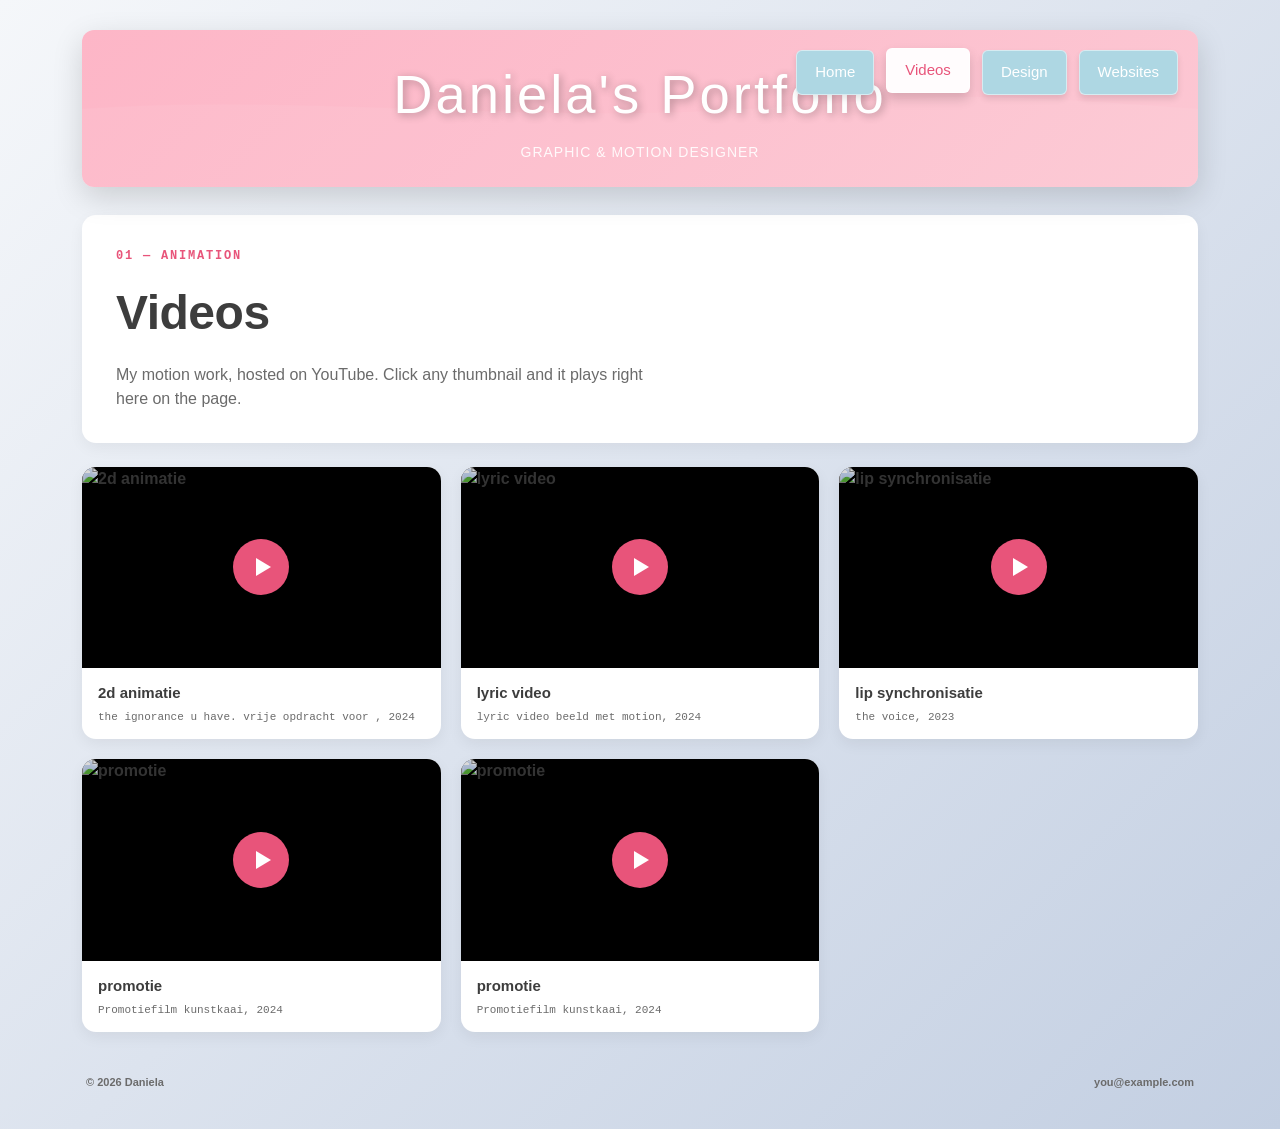
==== animation.html @ 35d1ca9c "Update animation.html" ====
<!DOCTYPE html>
<html lang="en">
<head>
<meta charset="UTF-8">
<meta name="viewport" content="width=device-width, initial-scale=1.0">
<title>Videos — Daniela's Portfolio</title>
<link rel="stylesheet" href="https://use.typekit.net/ygl4jfm.css">
<link rel="stylesheet" href="style.css">
</head>
<body>

<div class="banner">
  <div class="brand">Daniela's Portfolio</div>
  <div class="tagline">Graphic &amp; Motion Designer</div>
  <div class="menu-container">
    <a class="menu-item" href="index.html">Home</a>
    <a class="menu-item active" href="animation.html">Videos</a>
    <a class="menu-item" href="design.html">Design</a>
    <a class="menu-item" href="websites.html">Websites</a>
  </div>
</div>

<section class="page-hero">
  <div class="eyebrow">01 — Animation</div>
  <h1>Videos</h1>
  <p>My motion work, hosted on YouTube. Click any thumbnail and it plays right here on the page.</p>
</section>

<section class="section">
  <div class="video-grid" id="videoGrid"></div>
</section>

<footer>
  <span>© <span id="year"></span> Daniela</span>
  <span>you@example.com</span>
</footer>

<script>
/* ============================================================
   ADD YOUR VIDEOS HERE
   "id" is the YouTube video ID — the part after "v=" in the URL:
   https://www.youtube.com/watch?v=dQw4w9WgXcQ  ->  id is "dQw4w9WgXcQ"
   ============================================================ */
const VIDEOS = [

  { title: "2d animatie", id: "H9afImdRcrU", desc: "the ignorance u have. vrije opdracht voor , 2024" },
  { title: "lyric video", id: "1eCE9-GWL0g", desc: "lyric video beeld met motion, 2024" },
  { title: "lip synchronisatie", id: "GhpbnXiysbI", desc: "the voice, 2023" },
  { title: "promotie", id: "QwxOXUHubbI", desc: "Promotiefilm kunstkaai, 2024" },
   { title: "promotie", id: "C94dijyr_Ts", desc: "Promotiefilm kunstkaai, 2024" },

];

const videoGrid = document.getElementById('videoGrid');
VIDEOS.forEach(v => {
  const card = document.createElement('div');
  card.className = 'video-card';
  card.innerHTML = `
    <div class="video-frame" data-id="${v.id}">
      <img src="https://img.youtube.com/vi/${v.id}/hqdefault.jpg" alt="${v.title}" loading="lazy">
      <div class="play-btn"></div>
    </div>
    <div class="video-meta"><h3>${v.title}</h3><p>${v.desc}</p></div>
  `;
  videoGrid.appendChild(card);
});
</script>
<script src="script.js"></script>
</body>
</html>
---- style.css ----
/* ===========================================================
   PORTFOLIO — SHARED STYLES
   Used by every page. Edit colors/fonts here to restyle
   the whole site at once.

   Font: "tangier" is loaded via Typekit in the <head> of each
   page (the <link rel="stylesheet" href="https://use.typekit.net/...">
   tag). If you ever change fonts, update that link too.
=========================================================== */

:root{
  --bg-grad:  linear-gradient(135deg, #f5f7fa 0%, #c3cfe2 100%);
  --banner-grad: linear-gradient(135deg, #fdb6c7 0%, #fcc7d3 100%);
  --glass: #aed7e3;
  --ink:#3d3d3d;
  --muted:#6b6b6b;
  --surface:#ffffff;
  --accent:#e8547a;
  --accent-2:#6fb8cc;
  --line:#e3e6ee;
  --radius:14px;
  --mono: 'IBM Plex Mono', 'Courier New', monospace;
  --sans: "tangier", 'Helvetica Neue', Helvetica, Arial, sans-serif;
}

*{box-sizing:border-box; margin:0; padding:0; font-family:var(--sans); font-weight:800; font-style:normal;}
html{scroll-behavior:smooth;}
body{
  background:var(--bg-grad); min-height:100vh; color:var(--ink);
  font-size:16px; line-height:1.5; padding:20px; display:flex; flex-direction:column; align-items:center;
}
a{color:inherit; text-decoration:none;}
img{max-width:100%; display:block;}

/* ---------- Banner header (used on every page) ---------- */
.banner{
  width:90%; max-width:1200px; min-height:120px; margin-top:10px;
  background:var(--banner-grad); border-radius:12px;
  box-shadow:0 10px 30px rgba(0,0,0,.15);
  display:flex; flex-direction:column; align-items:center; justify-content:center;
  position:relative; overflow:hidden; padding:24px 20px;
}
.banner::before{
  content:""; position:absolute; inset:0;
  background:url('data:image/svg+xml,<svg xmlns="http://www.w3.org/2000/svg" viewBox="0 0 100 100" preserveAspectRatio="none"><defs><pattern id="waves" x="0" y="0" width="100" height="100" patternUnits="userSpaceOnUse"><path d="M0,50 C20,40 40,60 60,50 S80,40 100,50 V100 H0 Z" fill="rgba(255,255,255,0.1)"/></pattern></defs><rect width="100" height="100" fill="url(%23waves)"/></svg>');
  opacity:.6;
}
.banner .brand{
  font-size:clamp(2.2rem, 5vw, 3.4rem); font-weight:300; color:#fff;
  text-shadow:2px 2px 8px rgba(0,0,0,.3); letter-spacing:3px; z-index:2; text-align:center;
}
.banner .tagline{
  z-index:2; color:rgba(255,255,255,.9); font-weight:400; font-size:14px; letter-spacing:1px;
  margin-top:6px; text-transform:uppercase;
}
.menu-container{
  position:absolute; top:20px; right:20px; display:flex; gap:12px; z-index:3; flex-wrap:wrap; justify-content:flex-end;
}
.menu-item{
  padding:10px 18px; background-color:var(--glass); border-radius:6px;
  box-shadow:0 4px 6px rgba(0,0,0,.1); font-size:15px; color:#fff; cursor:pointer;
  transition:all .3s ease; backdrop-filter:blur(5px); border:1px solid rgba(255,255,255,.5); font-weight:500;
}
.menu-item:hover, .menu-item.active{
  background-color:rgba(255,255,255,.95); color:var(--accent);
  transform:translateY(-2px); box-shadow:0 6px 12px rgba(0,0,0,.15);
}

/* ---------- Page intro (sits right under the banner) ---------- */
.page-hero{
  width:90%; max-width:1200px; margin-top:28px; padding:32px 34px;
  background:var(--surface); border-radius:var(--radius); box-shadow:0 5px 15px rgba(0,0,0,.05);
}
.page-hero .eyebrow{
  font-family:var(--mono); font-size:12px; letter-spacing:.15em; text-transform:uppercase;
  color:var(--accent); margin-bottom:12px; font-weight:600;
}
.page-hero h1{font-size:clamp(28px,5vw,48px); font-weight:800; letter-spacing:-.01em; max-width:20ch; color:var(--ink);}
.page-hero p{margin-top:14px; max-width:60ch; font-size:16px; color:var(--muted); font-weight:400;}

/* ---------- Section wrapper ---------- */
.section{width:90%; max-width:1200px; margin-top:24px;}

/* ---------- Home: 5-card grid ---------- */
.card-grid{display:grid; grid-template-columns:repeat(auto-fit, minmax(260px,1fr)); gap:20px;}
.big-card{
  background:var(--surface); border-radius:var(--radius); padding:32px 28px; min-height:250px;
  display:flex; flex-direction:column; justify-content:space-between;
  box-shadow:0 5px 15px rgba(0,0,0,.06); transition:transform .2s, box-shadow .2s;
}
.big-card:hover{transform:translateY(-4px); box-shadow:0 12px 24px rgba(0,0,0,.1);}
.big-card .num{font-family:var(--mono); font-size:12px; color:var(--accent-2); font-weight:600;}
.big-card h2{font-size:24px; font-weight:800; margin-top:16px; color:var(--ink);}
.big-card p{margin-top:8px; color:var(--muted); font-size:14px; max-width:32ch; font-weight:400;}
.big-card .arrow{margin-top:20px; font-family:var(--mono); font-size:13px; color:var(--accent); display:flex; align-items:center; gap:8px; font-weight:600;}
.big-card .arrow::after{content:"→"; transition:transform .2s;}
.big-card:hover .arrow::after{transform:translateX(4px);}
.big-card.muted{opacity:.6;}

/* ---------- Work / gallery grid (design page) ---------- */
.work-grid{display:grid; grid-template-columns:repeat(auto-fill, minmax(260px,1fr)); gap:20px;}
.work-card{background:var(--surface); border-radius:var(--radius); overflow:hidden; box-shadow:0 5px 15px rgba(0,0,0,.06); transition:transform .2s, box-shadow .2s;}
.work-card:hover{transform:translateY(-4px); box-shadow:0 12px 24px rgba(0,0,0,.1);}
.work-card .thumb{aspect-ratio:4/3; background:#eef1f6; overflow:hidden;}
.work-card .thumb img{width:100%; height:100%; object-fit:cover; transition:transform .4s ease;}
.work-card:hover .thumb img{transform:scale(1.04);}
.work-card .info{padding:16px 18px;}
.work-card .info .tag{font-family:var(--mono); font-size:10px; letter-spacing:.1em; text-transform:uppercase; color:var(--accent); font-weight:600;}
.work-card .info h3{font-size:16px; margin-top:6px; font-weight:800; color:var(--ink);}

/* ---------- Video grid (videos page) ---------- */
.video-grid{display:grid; grid-template-columns:repeat(auto-fill, minmax(300px,1fr)); gap:20px;}
.video-card{background:var(--surface); border-radius:var(--radius); overflow:hidden; box-shadow:0 5px 15px rgba(0,0,0,.06); transition:transform .2s, box-shadow .2s;}
.video-card:hover{transform:translateY(-4px); box-shadow:0 12px 24px rgba(0,0,0,.1);}
.video-frame{aspect-ratio:16/9; background:#000; position:relative; cursor:pointer; overflow:hidden;}
.video-frame img{width:100%; height:100%; object-fit:cover; opacity:.85;}
.video-frame iframe{width:100%; height:100%; border:0; display:block;}
.play-btn{position:absolute; top:50%; left:50%; transform:translate(-50%,-50%);
  width:56px; height:56px; border-radius:50%; background:var(--accent);
  display:flex; align-items:center; justify-content:center; transition:transform .15s;}
.video-frame:hover .play-btn{transform:translate(-50%,-50%) scale(1.1);}
.play-btn::after{content:""; border-style:solid; border-width:9px 0 9px 15px;
  border-color:transparent transparent transparent #fff; margin-left:4px;}
.video-meta{padding:14px 16px;}
.video-meta h3{font-size:15px; font-weight:800; color:var(--ink);}
.video-meta p{font-family:var(--mono); font-size:11px; color:var(--muted); margin-top:4px; font-weight:400;}

/* ---------- Websites grid ---------- */
.site-grid{display:grid; grid-template-columns:repeat(auto-fill, minmax(300px,1fr)); gap:20px;}
.site-card{background:var(--surface); border-radius:var(--radius); overflow:hidden; box-shadow:0 5px 15px rgba(0,0,0,.06); transition:transform .2s, box-shadow .2s; display:block;}
.site-card:hover{transform:translateY(-4px); box-shadow:0 12px 24px rgba(0,0,0,.1);}
.site-card .thumb{aspect-ratio:16/10; background:#eef1f6; overflow:hidden;}
.site-card .thumb img{width:100%; height:100%; object-fit:cover; object-position:top; transition:transform .4s ease;}
.site-card:hover .thumb img{transform:scale(1.03);}
.site-card .info{padding:18px;}
.site-card .info .tag{font-family:var(--mono); font-size:10px; letter-spacing:.1em; text-transform:uppercase; color:var(--accent); font-weight:600;}
.site-card .info h3{font-size:17px; margin-top:6px; font-weight:800; color:var(--ink);}
.site-card .info p{font-size:13px; color:var(--muted); margin-top:6px; font-weight:400;}
.site-card .info .visit{margin-top:12px; font-family:var(--mono); font-size:12px; color:var(--accent-2); font-weight:600; display:inline-block;}
.site-card:hover .info .visit{color:var(--accent);}

/* ---------- Coming soon page ---------- */
.coming-soon{width:90%; max-width:1200px; margin-top:28px; padding:60px 34px; background:var(--surface);
  border-radius:var(--radius); box-shadow:0 5px 15px rgba(0,0,0,.05); text-align:left;}
.coming-soon .eyebrow{font-family:var(--mono); font-size:12px; letter-spacing:.15em; text-transform:uppercase; color:var(--accent); margin-bottom:14px; font-weight:600;}
.coming-soon h1{font-size:clamp(26px,5vw,42px); font-weight:800; max-width:18ch; color:var(--ink);}
.coming-soon p{margin-top:14px; max-width:56ch; color:var(--muted); font-size:15px; font-weight:400;}

/* ---------- Footer ---------- */
footer{
  width:90%; max-width:1200px; margin-top:24px; padding:18px 4px;
  font-family:var(--mono); font-size:11px; color:var(--muted); font-weight:400;
  display:flex; justify-content:space-between;
}

@media (max-width:768px){
  .banner{min-height:150px; padding-top:70px;}
  .menu-container{top:14px; right:14px; gap:8px;}
  .menu-item{padding:8px 14px; font-size:13px;}
}
@media (max-width:480px){
  .banner .brand{letter-spacing:2px;}
  .menu-container{flex-direction:row; flex-wrap:wrap; justify-content:center; position:static; margin-top:16px;}
}
@media (prefers-reduced-motion: reduce){ *{transition:none !important;} }
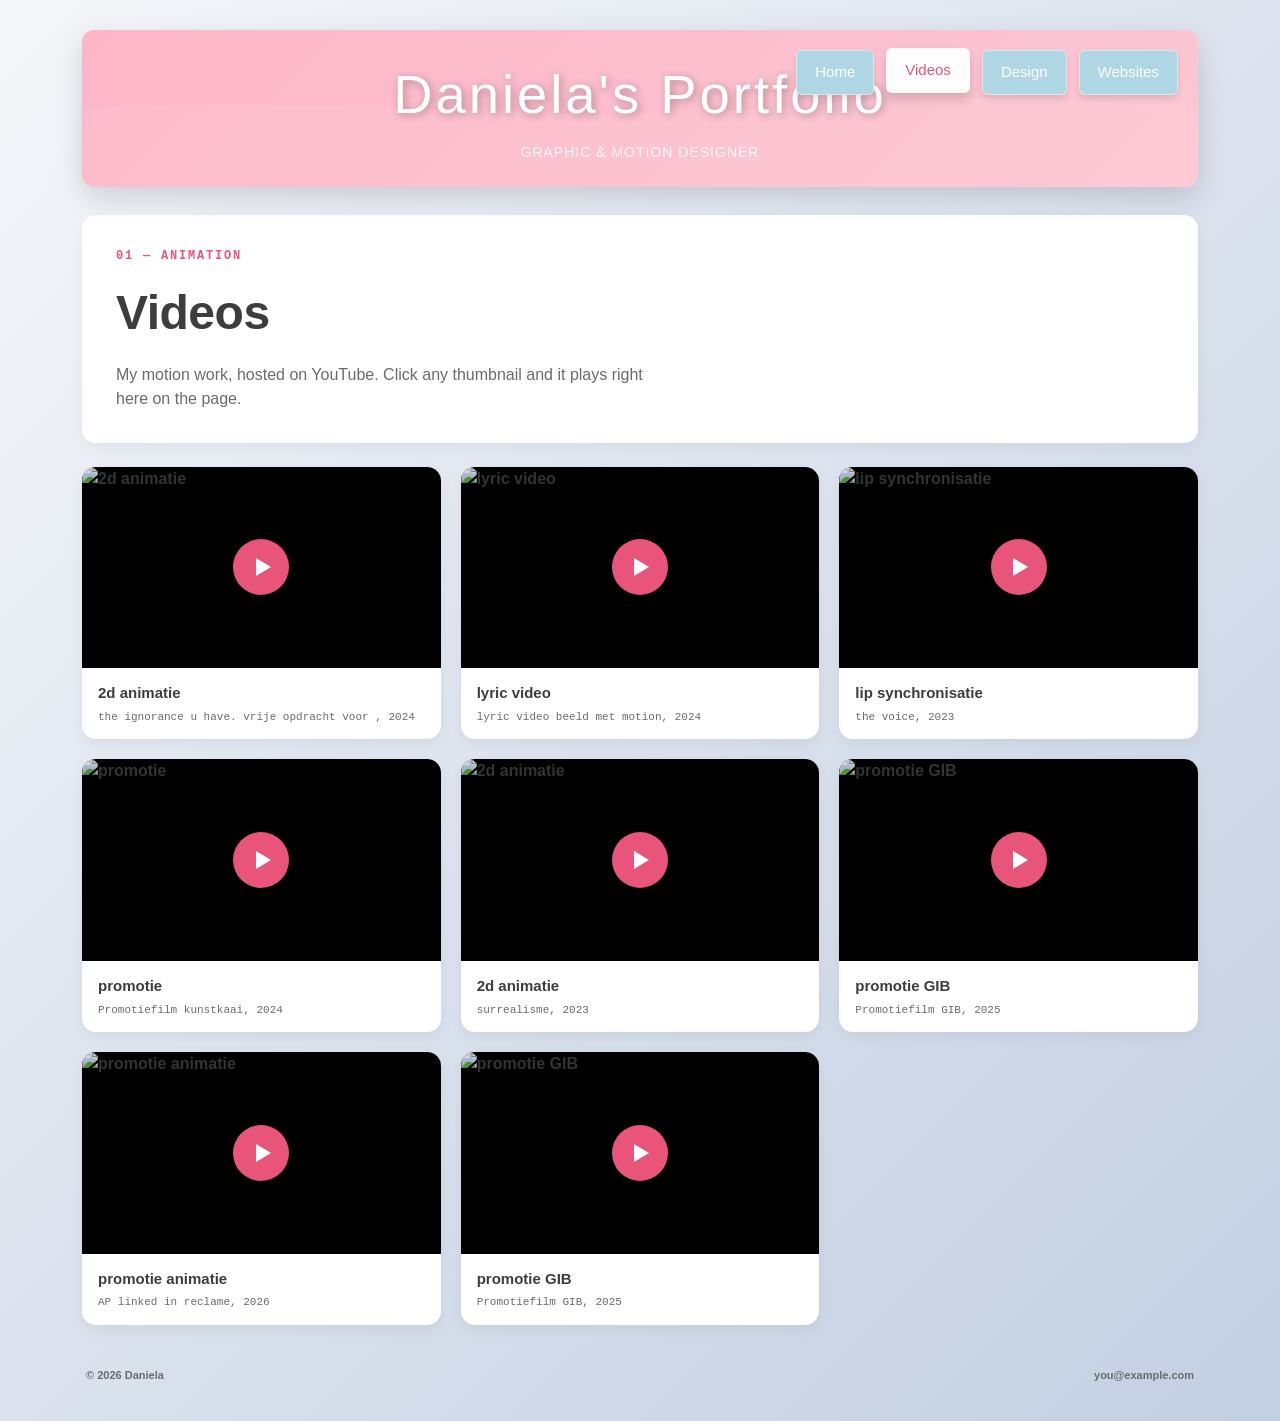
==== commit 1a4313c0: "Update animation.html" ====
--- a/animation.html
+++ b/animation.html
@@ -47,7 +47,12 @@
   { title: "lyric video", id: "1eCE9-GWL0g", desc: "lyric video beeld met motion, 2024" },
   { title: "lip synchronisatie", id: "GhpbnXiysbI", desc: "the voice, 2023" },
   { title: "promotie", id: "QwxOXUHubbI", desc: "Promotiefilm kunstkaai, 2024" },
-   { title: "promotie", id: "C94dijyr_Ts", desc: "Promotiefilm kunstkaai, 2024" },
+   { title: "2d animatie", id: "C94dijyr_Ts", desc: "surrealisme, 2023" },
+   { title: "promotie GIB", id: "b6bWzKhmFxU", desc: "Promotiefilm GIB, 2025" },
+   { title: "promotie animatie", id: "s-9DV08z_sY", desc: "AP linked in reclame, 2026" },
+   { title: "promotie GIB", id: "4q9D4-1y5Ww", desc: "Promotiefilm GIB, 2025" },
+
+ 
 
 ];
 
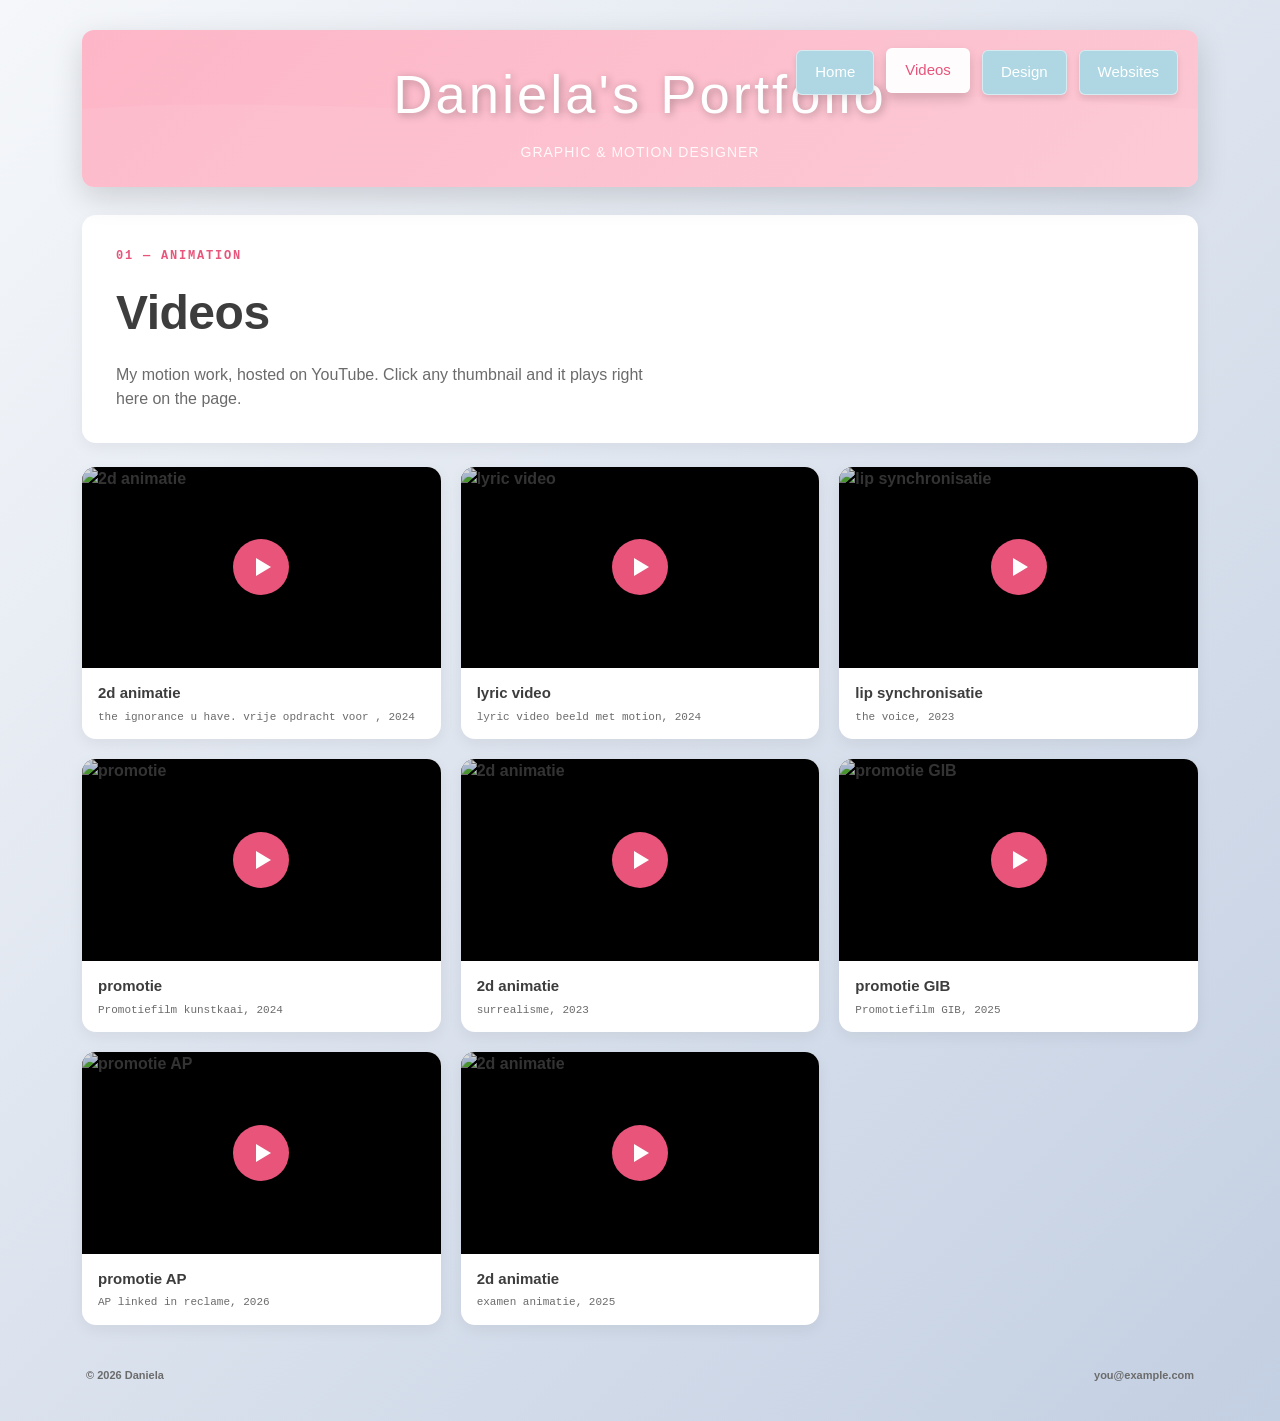
==== commit d584c7f1: "Update animation.html" ====
--- a/animation.html
+++ b/animation.html
@@ -49,8 +49,8 @@
   { title: "promotie", id: "QwxOXUHubbI", desc: "Promotiefilm kunstkaai, 2024" },
    { title: "2d animatie", id: "C94dijyr_Ts", desc: "surrealisme, 2023" },
    { title: "promotie GIB", id: "b6bWzKhmFxU", desc: "Promotiefilm GIB, 2025" },
-   { title: "promotie animatie", id: "s-9DV08z_sY", desc: "AP linked in reclame, 2026" },
-   { title: "promotie GIB", id: "4q9D4-1y5Ww", desc: "Promotiefilm GIB, 2025" },
+   { title: "promotie AP", id: "s-9DV08z_sY", desc: "AP linked in reclame, 2026" },
+   { title: "2d animatie", id: "4q9D4-1y5Ww", desc: "examen animatie, 2025" },
 
  
 
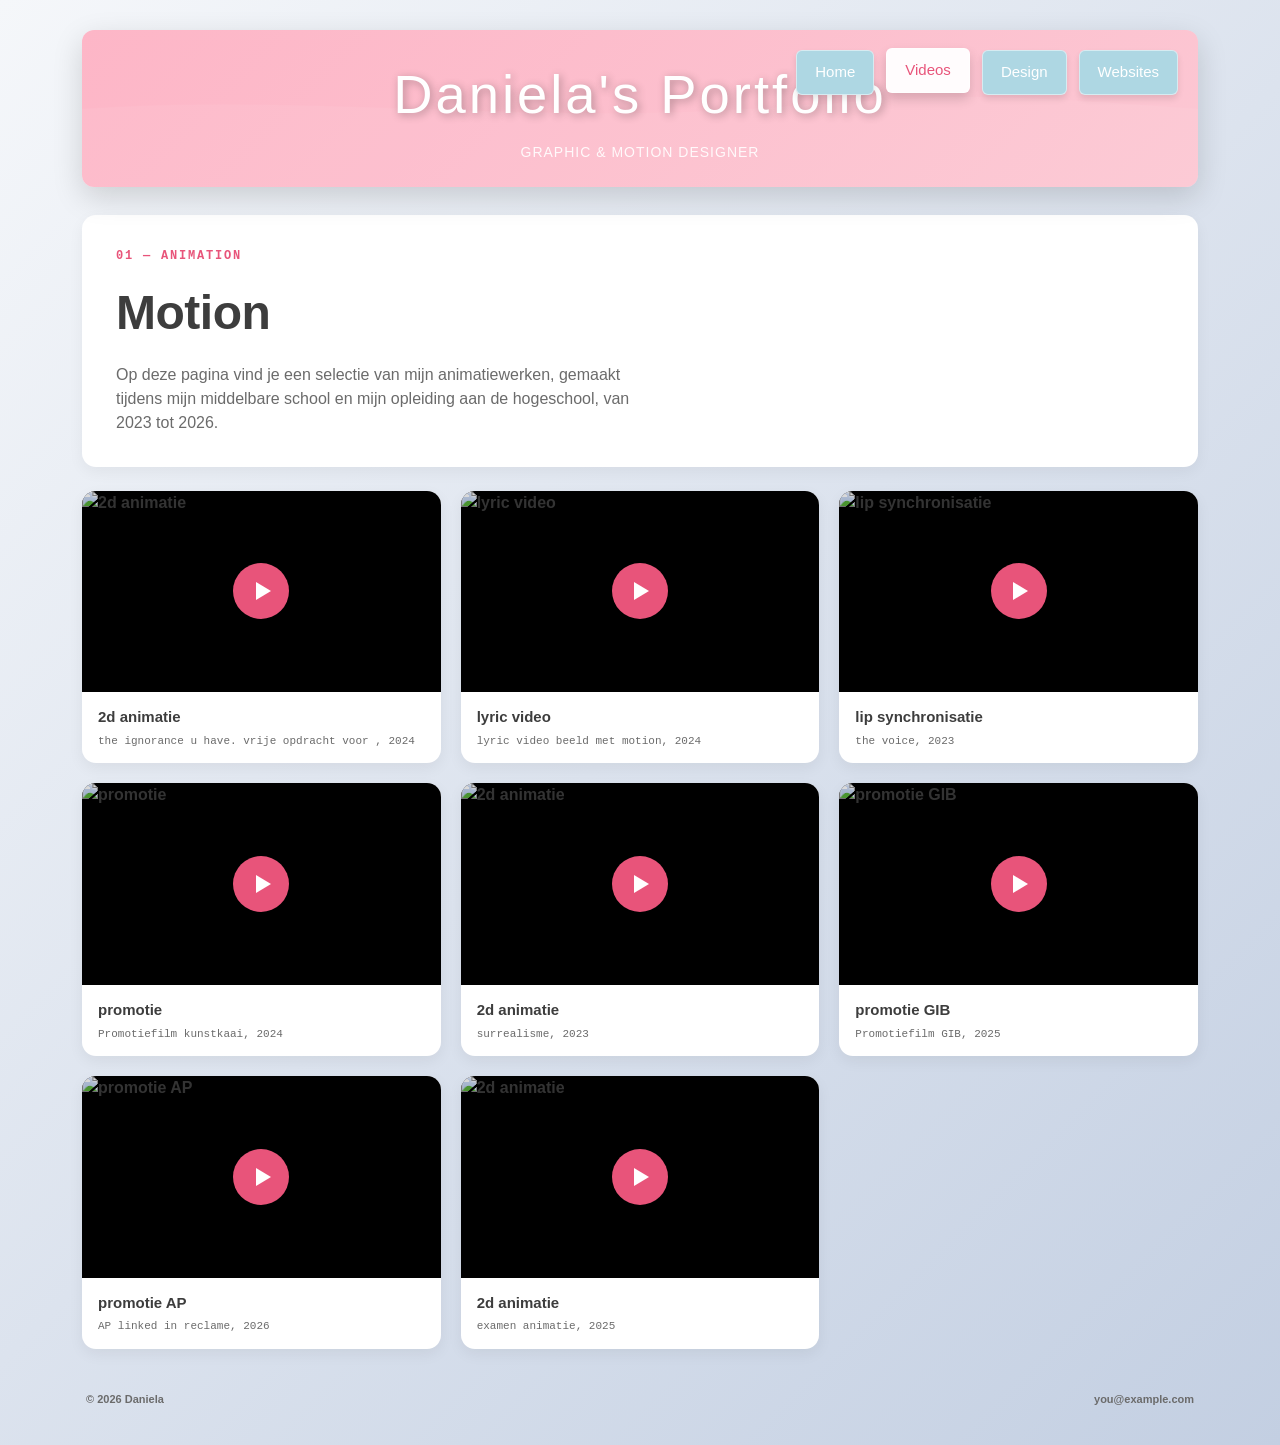
==== commit 41817eee: "Update animation.html" ====
--- a/animation.html
+++ b/animation.html
@@ -22,8 +22,9 @@
 
 <section class="page-hero">
   <div class="eyebrow">01 — Animation</div>
-  <h1>Videos</h1>
-  <p>My motion work, hosted on YouTube. Click any thumbnail and it plays right here on the page.</p>
+  <h1>Motion </h1>
+  <p>Op deze pagina vind je een selectie van mijn animatiewerken, gemaakt tijdens mijn middelbare school en mijn opleiding aan de hogeschool, van 2023 tot 2026.
+</p>
 </section>
 
 <section class="section">
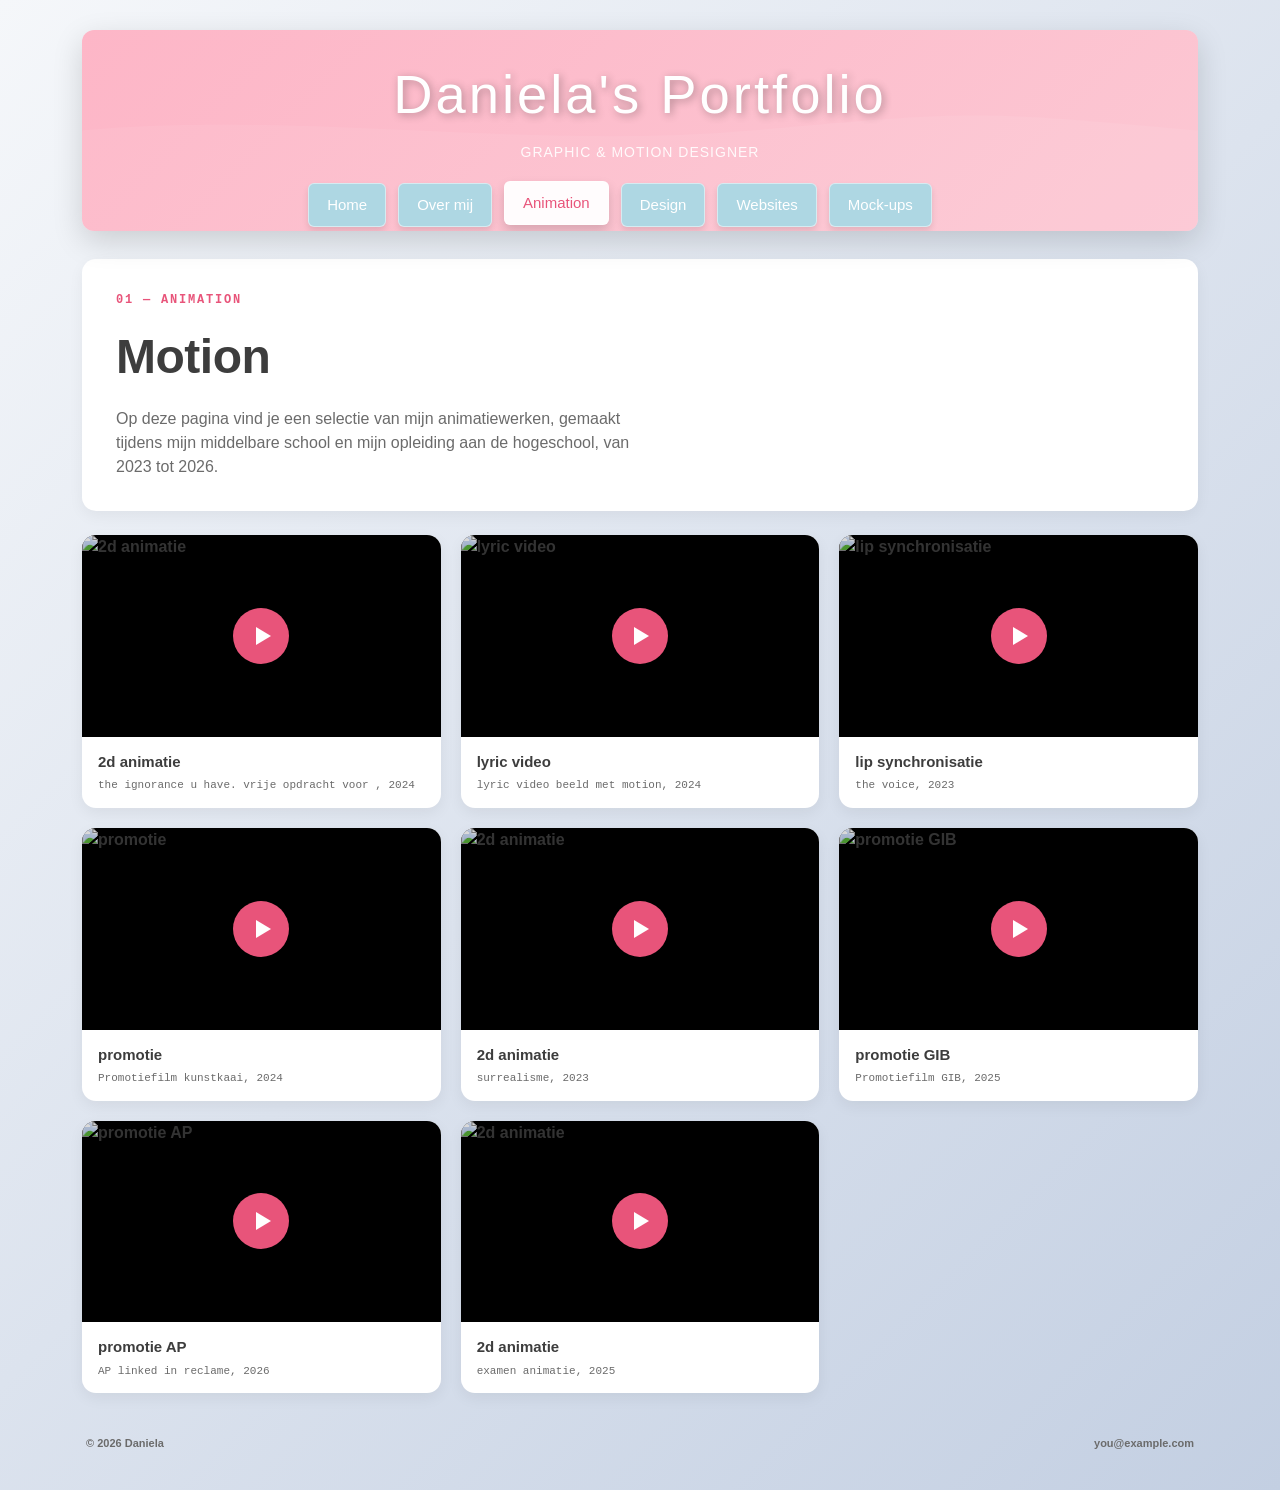
==== commit 36b50f12: "Update animation.html" ====
--- a/animation.html
+++ b/animation.html
@@ -13,10 +13,13 @@
   <div class="brand">Daniela's Portfolio</div>
   <div class="tagline">Graphic &amp; Motion Designer</div>
   <div class="menu-container">
-    <a class="menu-item" href="index.html">Home</a>
-    <a class="menu-item active" href="animation.html">Videos</a>
+    <a class="menu-item" href="index.html">Home</a> 
+    <a class="menu-item" href="over.html">Over mij </a>
+    <a class="menu-item active" href="animation.html">Animation</a>
     <a class="menu-item" href="design.html">Design</a>
     <a class="menu-item" href="websites.html">Websites</a>
+    <a class="menu-item" href="mock.html">Mock-ups</a>
+   
   </div>
 </div>
 
--- a/style.css
+++ b/style.css
@@ -55,7 +55,7 @@
   margin-top:6px; text-transform:uppercase;
 }
 .menu-container{
-  position:absolute; top:20px; right:20px; display:flex; gap:12px; z-index:3; flex-wrap:wrap; justify-content:flex-end;
+  position:relative; top:20px; right:20px; display:flex; gap:12px; z-index:3; flex-wrap:wrap; justify-content:flex-end;
 }
 .menu-item{
   padding:10px 18px; background-color:var(--glass); border-radius:6px;
@@ -147,6 +147,29 @@
 .coming-soon h1{font-size:clamp(26px,5vw,42px); font-weight:800; max-width:18ch; color:var(--ink);}
 .coming-soon p{margin-top:14px; max-width:56ch; color:var(--muted); font-size:15px; font-weight:400;}
 
+/* ---------- About page ---------- */
+.about-section{
+  width:90%; max-width:1200px; margin-top:28px; padding:40px 34px;
+  background:var(--surface); border-radius:var(--radius); box-shadow:0 5px 15px rgba(0,0,0,.05);
+  display:grid; grid-template-columns:1.2fr .8fr; gap:44px; align-items:center;
+}
+.about-text .eyebrow{
+  font-family:var(--mono); font-size:20px; letter-spacing:.15em; text-transform:uppercase;
+  color:var(--accent); margin-bottom:12px; font-weight:600;
+}
+.about-text h1{font-size:clamp(28px,5vw,48px); font-weight:800; letter-spacing:-.01em; color:var(--ink);}
+.about-text p{margin-top:16px; max-width:52ch; font-size:16px; color:var(--muted); font-weight:400;}
+.about-image{
+  aspect-ratio:4/5; border-radius:var(--radius); overflow:hidden; background:#eef1f6;
+  box-shadow:0 5px 15px rgba(0,0,0,.06);
+}
+.about-image img{width:100%; height:100%; object-fit:cover;}
+
+@media (max-width:768px){
+  .about-section{grid-template-columns:1fr; padding:32px 24px;}
+  .about-image{order:-1; max-width:280px; margin:0 auto; aspect-ratio:1/1;}
+}
+
 /* ---------- Footer ---------- */
 footer{
   width:90%; max-width:1200px; margin-top:24px; padding:18px 4px;
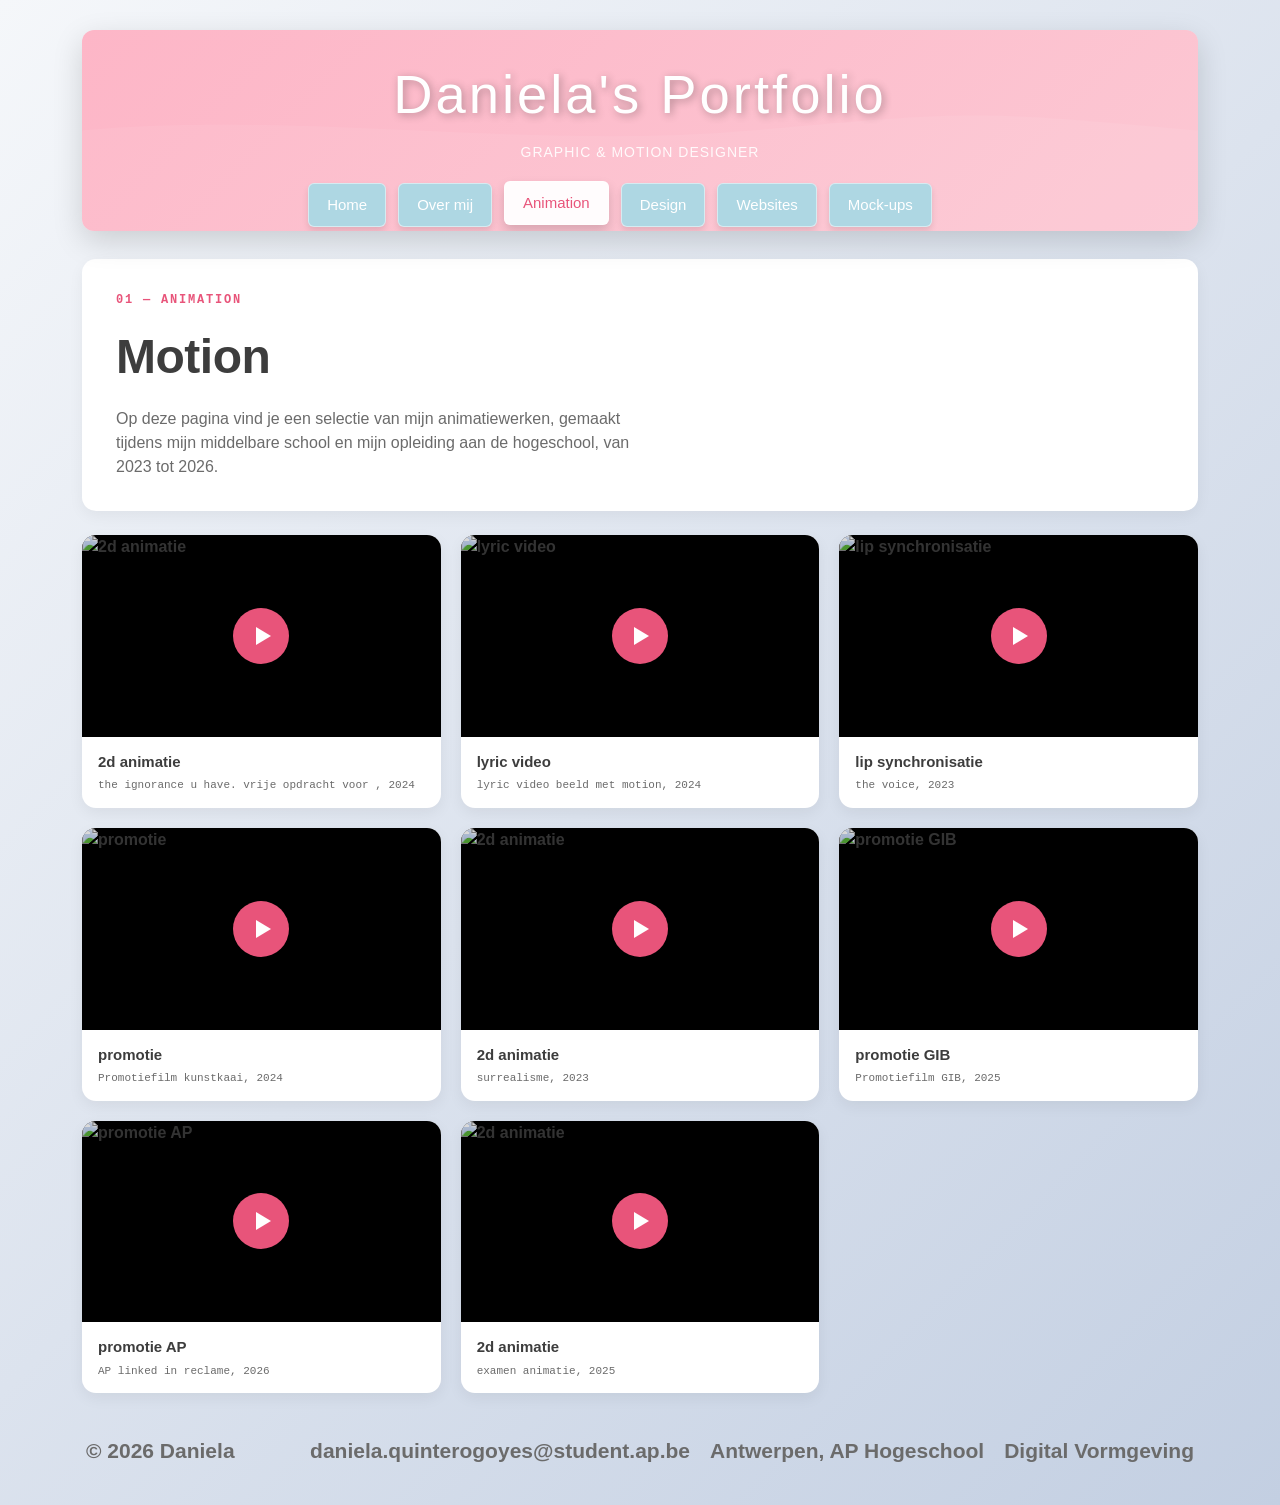
==== commit 62cb5e2a: "Update animation.html" ====
--- a/animation.html
+++ b/animation.html
@@ -3,7 +3,7 @@
 <head>
 <meta charset="UTF-8">
 <meta name="viewport" content="width=device-width, initial-scale=1.0">
-<title>Videos — Daniela's Portfolio</title>
+<title>Animatie — Daniela's Portfolio</title>
 <link rel="stylesheet" href="https://use.typekit.net/ygl4jfm.css">
 <link rel="stylesheet" href="style.css">
 </head>
@@ -36,7 +36,11 @@
 
 <footer>
   <span>© <span id="year"></span> Daniela</span>
-  <span>you@example.com</span>
+  <div class="footer-contact">
+    <a href="mailto:daniela.quinterogoyes@student.ap.be">daniela.quinterogoyes@student.ap.be</a>
+    <span>Antwerpen, AP Hogeschool</span>
+    <span>Digital Vormgeving</span>
+  </div>
 </footer>
 
 <script>
--- a/style.css
+++ b/style.css
@@ -1,4 +1,3 @@
-
 /* ===========================================================
    PORTFOLIO — SHARED STYLES
    Used by every page. Edit colors/fonts here to restyle
@@ -22,9 +21,25 @@
   --radius:14px;
   --mono: 'IBM Plex Mono', 'Courier New', monospace;
   --sans: "tangier", 'Helvetica Neue', Helvetica, Arial, sans-serif;
+  --display: "dreamboat", "tangier", 'Helvetica Neue', Helvetica, Arial, sans-serif;
+  --body: 'Helvetica Neue', Helvetica, Arial, sans-serif;
 }
 
 *{box-sizing:border-box; margin:0; padding:0; font-family:var(--sans); font-weight:800; font-style:normal;}
+
+/* Paragraph text: plain sans-serif, not the display/brand font */
+p{
+  font-family:var(--body);
+}
+
+/* Big titles only — paragraphs, nav, labels, and captions keep --sans */
+.banner .brand,
+.page-hero h1,
+.about-text h1,
+.coming-soon h1,
+.big-card h2{
+  font-family:var(--display);
+}
 html{scroll-behavior:smooth;}
 body{
   background:var(--bg-grad); min-height:100vh; color:var(--ink);
@@ -154,7 +169,7 @@
   display:grid; grid-template-columns:1.2fr .8fr; gap:44px; align-items:center;
 }
 .about-text .eyebrow{
-  font-family:var(--mono); font-size:20px; letter-spacing:.15em; text-transform:uppercase;
+  font-family:var(--mono); font-size:12px; letter-spacing:.15em; text-transform:uppercase;
   color:var(--accent); margin-bottom:12px; font-weight:600;
 }
 .about-text h1{font-size:clamp(28px,5vw,48px); font-weight:800; letter-spacing:-.01em; color:var(--ink);}
@@ -170,12 +185,52 @@
   .about-image{order:-1; max-width:280px; margin:0 auto; aspect-ratio:1/1;}
 }
 
+/* ---------- Lightbox (design page) ---------- */
+.lightbox{
+  position:fixed; inset:0; background:rgba(0,0,0,.82); z-index:200;
+  display:none; align-items:center; justify-content:center; padding:40px;
+}
+.lightbox.active{display:flex;}
+.lightbox img{max-width:90vw; max-height:85vh; border-radius:10px; box-shadow:0 20px 50px rgba(0,0,0,.4); display:block;}
+.lightbox-close{
+  position:absolute; top:24px; right:32px; width:44px; height:44px; border-radius:50%;
+  background:rgba(255,255,255,.15); border:1px solid rgba(255,255,255,.5); color:#fff;
+  font-size:22px; line-height:1; cursor:pointer; display:flex; align-items:center; justify-content:center;
+  transition:background .2s, transform .2s;
+}
+.lightbox-close:hover{background:rgba(255,255,255,.9); color:var(--accent); transform:scale(1.06);}
+.lightbox-arrow{
+  position:absolute; top:50%; transform:translateY(-50%); width:52px; height:52px; border-radius:50%;
+  background:rgba(255,255,255,.15); border:1px solid rgba(255,255,255,.5); color:#fff;
+  font-size:22px; cursor:pointer; display:none; align-items:center; justify-content:center;
+  transition:background .2s, transform .2s;
+}
+.lightbox.multi .lightbox-arrow{display:flex;}
+.lightbox-arrow:hover{background:rgba(255,255,255,.9); color:var(--accent); transform:translateY(-50%) scale(1.08);}
+.lightbox-prev{left:24px;}
+.lightbox-next{right:24px;}
+.lightbox-counter{
+  position:absolute; bottom:24px; left:50%; transform:translateX(-50%);
+  font-family:var(--mono); font-size:12px; color:#fff; background:rgba(255,255,255,.15);
+  padding:6px 14px; border-radius:20px; display:none;
+}
+.lightbox.multi .lightbox-counter{display:block;}
+.work-card{cursor:zoom-in; position:relative;}
+.work-card .carousel-badge{
+  position:absolute; top:10px; right:10px; z-index:2;
+  font-family:var(--mono); font-size:11px; color:#fff; background:rgba(0,0,0,.55);
+  padding:4px 9px; border-radius:12px; letter-spacing:.03em;
+}
+
 /* ---------- Footer ---------- */
 footer{
   width:90%; max-width:1200px; margin-top:24px; padding:18px 4px;
-  font-family:var(--mono); font-size:11px; color:var(--muted); font-weight:400;
-  display:flex; justify-content:space-between;
-}
+  font-family:var(--mono); font-size:21px; color:var(--muted); font-weight:400;
+  display:flex; justify-content:space-between; flex-wrap:wrap; gap:10px 24px;
+}
+footer .footer-contact{display:flex; gap:20px; flex-wrap:wrap;}
+footer .footer-contact a{color:var(--muted); transition:color .15s;}
+footer .footer-contact a:hover{color:var(--accent);}
 
 @media (max-width:768px){
   .banner{min-height:150px; padding-top:70px;}
